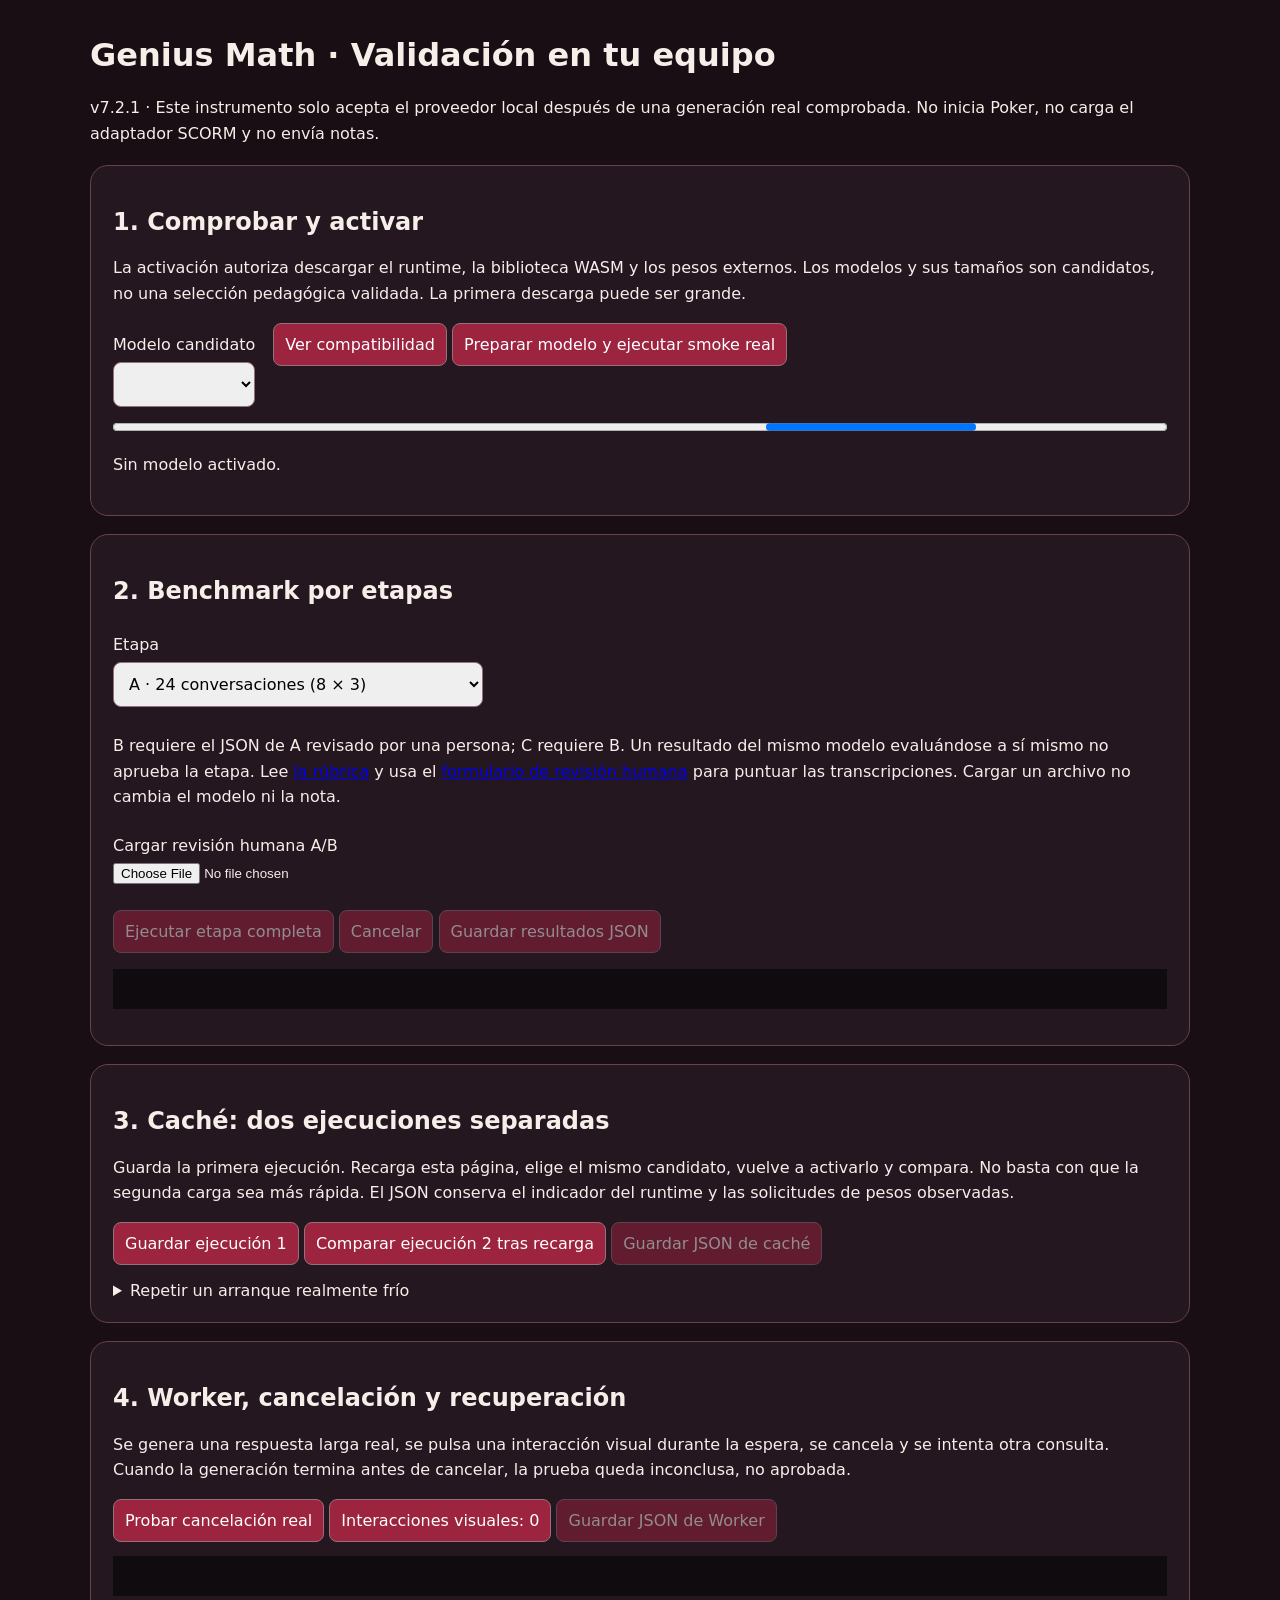
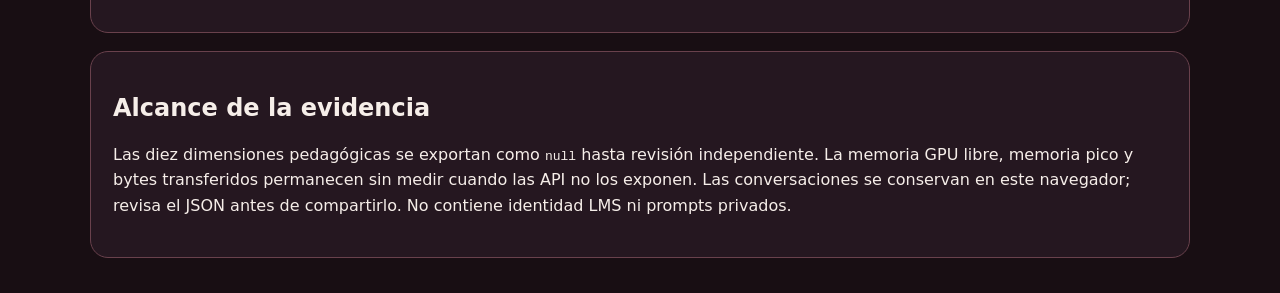
==== validation/benchmark.html @ 09848636 "Add files via upload" ====
<!doctype html><html lang="es"><head><meta charset="utf-8"><base href="../"><meta name="viewport" content="width=device-width,initial-scale=1"><title>Genius Math · Validación real</title>
<style>:root{font-family:system-ui;color:#f6eee9;background:#180e13}body{max-width:1100px;margin:36px auto;padding:0 20px}h1{font-size:32px}p{line-height:1.6}section{padding:22px;margin:18px 0;border:1px solid #69414c;border-radius:18px;background:#251720}label{display:inline-flex;flex-direction:column;gap:8px;margin:10px 18px 10px 0}select,button{font:inherit;padding:11px;border-radius:8px;border:1px solid #94717d}button{background:#9d243f;color:white;cursor:pointer}button:disabled{opacity:.5;cursor:default}pre{white-space:pre-wrap;overflow-wrap:anywhere;max-height:500px;overflow:auto;font:14px/1.5 monospace;background:#100b0e;padding:20px}#progress{width:100%}.note{color:#f7c994}</style><link rel="stylesheet" href="genie/runtime-v721.css"></head>
<body><h1>Genius Math · Validación en tu equipo</h1><p>v7.2.1 · Este instrumento solo acepta el proveedor local después de una generación real comprobada. No inicia Poker, no carga el adaptador SCORM y no envía notas.</p>
<section><h2>1. Comprobar y activar</h2><p>La activación autoriza descargar el runtime, la biblioteca WASM y los pesos externos. Los modelos y sus tamaños son candidatos, no una selección pedagógica validada. La primera descarga puede ser grande.</p><label>Modelo candidato<select id="model"></select></label><button id="diagnose">Ver compatibilidad</button> <button id="activate">Preparar modelo y ejecutar smoke real</button><progress id="progress" max="1"></progress><p id="status" role="status" aria-live="polite">Sin modelo activado.</p></section>
<section><h2>2. Benchmark por etapas</h2><label>Etapa<select id="stage"><option value="A">A · 24 conversaciones (8 × 3)</option><option value="B">B · 160 conversaciones (8 × 20)</option><option value="C">C · 20 conversaciones de 24 turnos</option><option value="REGRESSION">Regresión de fórmula · 8 conversaciones</option></select></label><p>B requiere el JSON de A revisado por una persona; C requiere B. Un resultado del mismo modelo evaluándose a sí mismo no aprueba la etapa. Lee <a href="validation/BENCHMARK_RUBRIC.md">la rúbrica</a> y usa el <a href="validation/review.html">formulario de revisión humana</a> para puntuar las transcripciones. Cargar un archivo no cambia el modelo ni la nota.</p><label>Cargar revisión humana A/B<input id="reviewFile" type="file" accept=".json,application/json"></label><p id="reviewStatus" role="status"></p><button id="run" disabled>Ejecutar etapa completa</button> <button id="cancel" disabled>Cancelar</button> <button id="export" disabled>Guardar resultados JSON</button><p id="summary" role="status"></p><pre id="log" aria-label="Transcripciones del benchmark"></pre></section>
<section><h2>3. Caché: dos ejecuciones separadas</h2><p>Guarda la primera ejecución. Recarga esta página, elige el mismo candidato, vuelve a activarlo y compara. No basta con que la segunda carga sea más rápida. El JSON conserva el indicador del runtime y las solicitudes de pesos observadas.</p><button id="cacheSave">Guardar ejecución 1</button> <button id="cacheCompare">Comparar ejecución 2 tras recarga</button> <button id="cacheExport" disabled>Guardar JSON de caché</button><p id="cacheStatus" role="status"></p><details><summary>Repetir un arranque realmente frío</summary><p>Esta acción borra solo los recursos del modelo activo mediante la API de WebLLM. No borra informes, partidas ni chats. Necesita el runtime ya preparado.</p><label><span><input id="authorizeCacheDelete" type="checkbox"> Autorizo borrar solo la caché de este modelo.</span></label><button id="clearCache">Borrar caché del modelo activo</button></details></section>
<section><h2>4. Worker, cancelación y recuperación</h2><p>Se genera una respuesta larga real, se pulsa una interacción visual durante la espera, se cancela y se intenta otra consulta. Cuando la generación termina antes de cancelar, la prueba queda inconclusa, no aprobada.</p><button id="cancelTest">Probar cancelación real</button> <button id="pulse">Interacciones visuales: 0</button> <button id="cancelExport" disabled>Guardar JSON de Worker</button><pre id="cancelStatus" role="status"></pre></section>
<section><h2>Alcance de la evidencia</h2><p>Las diez dimensiones pedagógicas se exportan como <code>null</code> hasta revisión independiente. La memoria GPU libre, memoria pico y bytes transferidos permanecen sin medir cuando las API no los exponen. Las conversaciones se conservan en este navegador; revisa el JSON antes de compartirlo. No contiene identidad LMS ni prompts privados.</p></section>
<script src="bank/base_bank.js"></script>
<script src="bank/extended_bank.js"></script>
<script src="questions.js"></script>
<script src="genie/config.js"></script>
<script src="genie/FormulaCatalog.js"></script>
<script src="genie/QuestionMetadata.js"></script>
<script src="genie/FormulaCoach.js"></script>
<script src="genie/PedagogyEngine.js"></script>
<script src="genie/TransferCatalog.js"></script>
<script src="genie/StudentModel.js"></script>
<script src="genie/GenieMemory.js"></script>
<script src="genie/AlgebraVerifier.js"></script>
<script src="genie/EvaluatorBridge.js"></script>
<script src="genie/ContextBridge.js"></script>
<script src="genie/PromptContract.js"></script>
<script src="genie/ToolRegistry.js"></script>
<script src="genie/LoopDetector.js"></script>
<script src="genie/OutputGuard.js"></script>
<script src="genie/GuidedProvider.js"></script>
<script src="genie/GenieCapabilityProbe.js"></script>
<script src="genie/RuntimeDiagnostics.js"></script>
<script src="genie/LocalModelProvider.js"></script>
<script src="genie/CloudModelProvider.js"></script>
<script src="genie/ModelProvider.js"></script>
<script src="genie/GenieEngine.js"></script>
<script src="validation/benchmark_cases.js"></script>
<script src="validation/benchmark_v721_cases.js"></script>
<script src="genie/PreloadPanel.js"></script>
<script src="validation/benchmark_runner.js"></script>
</body></html>
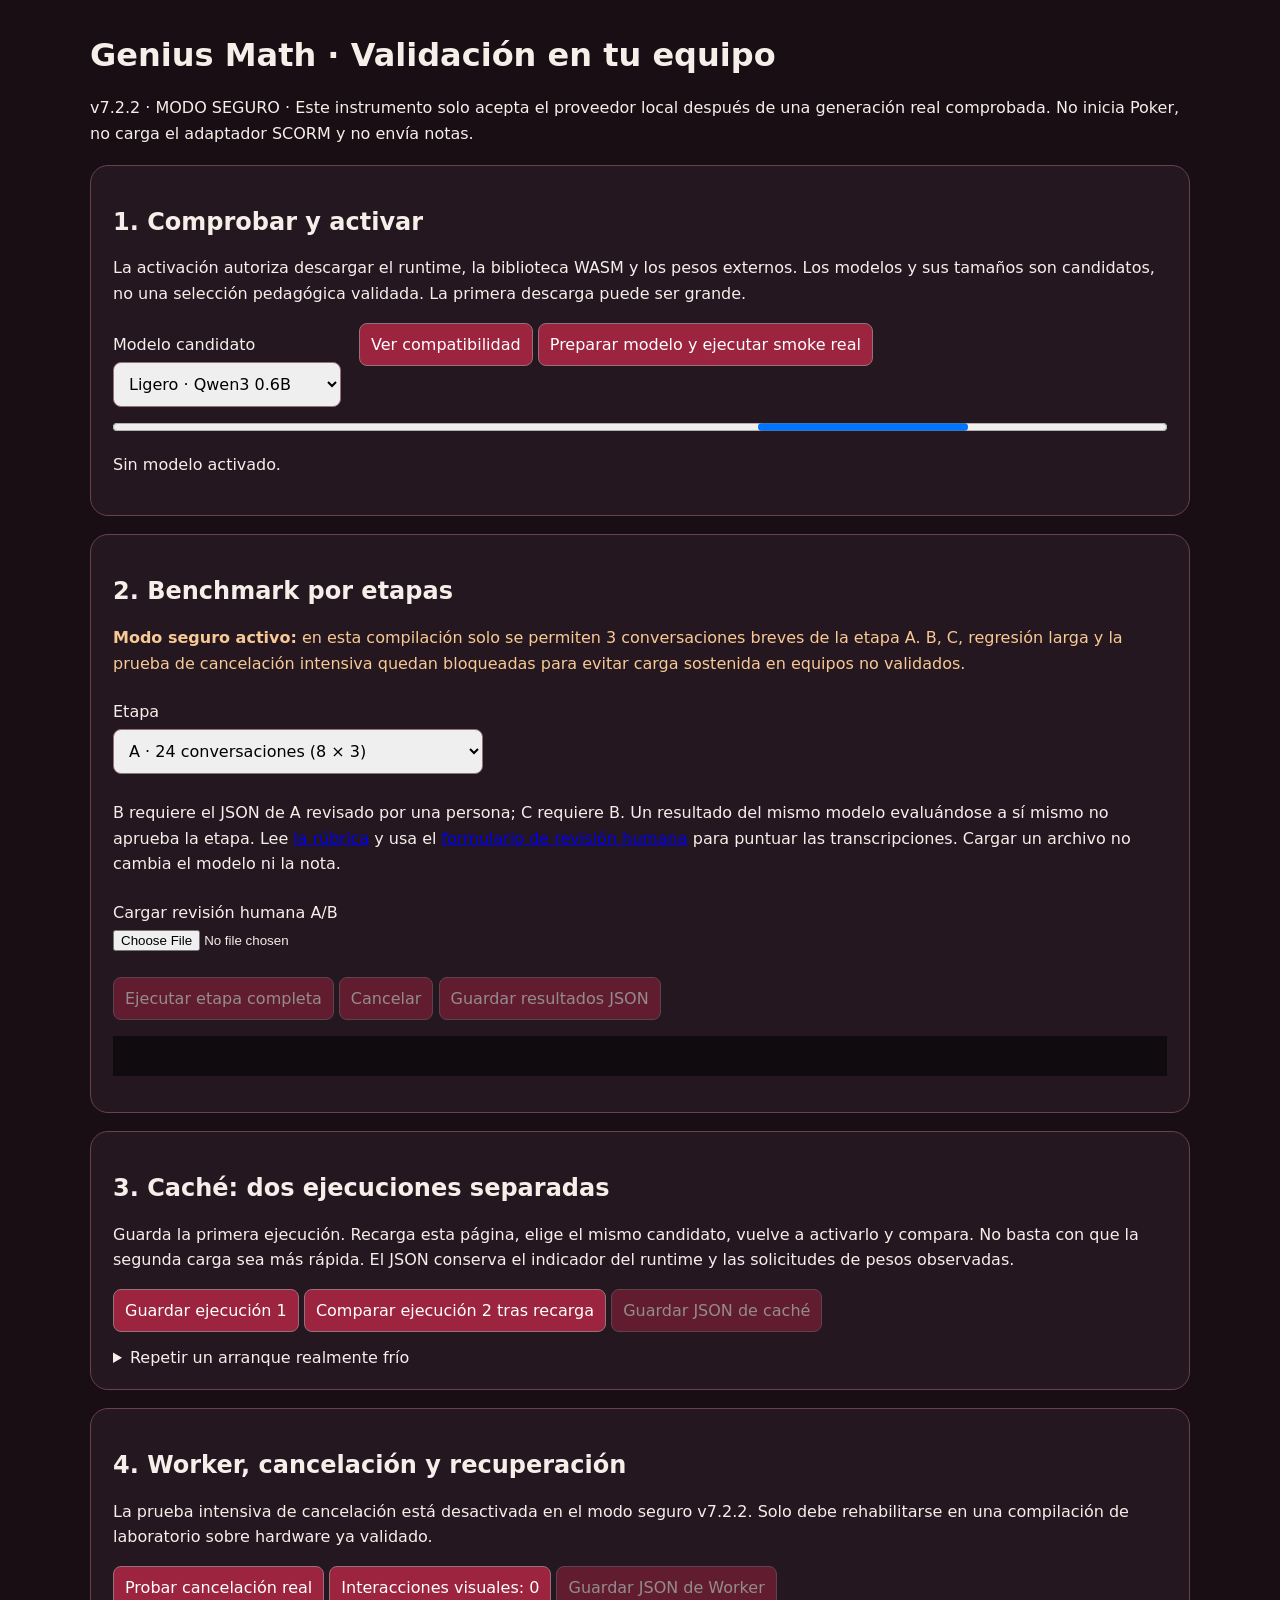
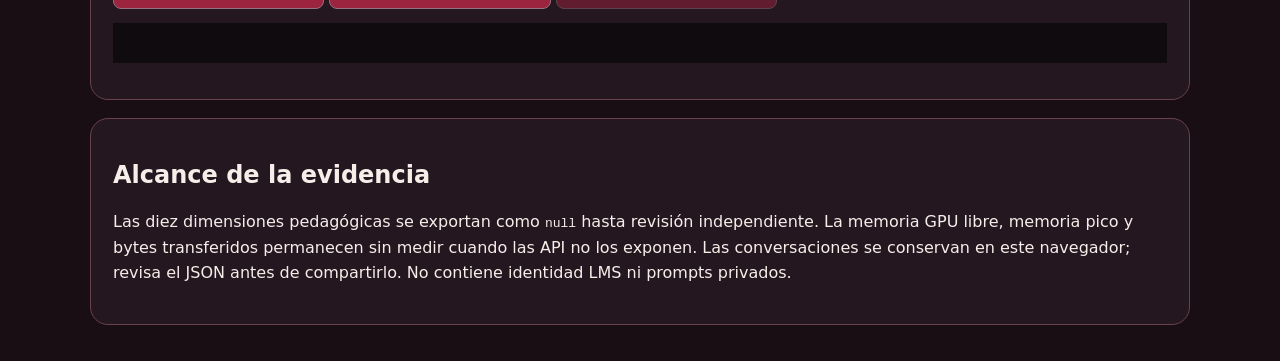
==== commit 5ddf779b: "Add files via upload" ====
--- a/validation/benchmark.html
+++ b/validation/benchmark.html
@@ -1,10 +1,10 @@
 <!doctype html><html lang="es"><head><meta charset="utf-8"><base href="../"><meta name="viewport" content="width=device-width,initial-scale=1"><title>Genius Math · Validación real</title>
 <style>:root{font-family:system-ui;color:#f6eee9;background:#180e13}body{max-width:1100px;margin:36px auto;padding:0 20px}h1{font-size:32px}p{line-height:1.6}section{padding:22px;margin:18px 0;border:1px solid #69414c;border-radius:18px;background:#251720}label{display:inline-flex;flex-direction:column;gap:8px;margin:10px 18px 10px 0}select,button{font:inherit;padding:11px;border-radius:8px;border:1px solid #94717d}button{background:#9d243f;color:white;cursor:pointer}button:disabled{opacity:.5;cursor:default}pre{white-space:pre-wrap;overflow-wrap:anywhere;max-height:500px;overflow:auto;font:14px/1.5 monospace;background:#100b0e;padding:20px}#progress{width:100%}.note{color:#f7c994}</style><link rel="stylesheet" href="genie/runtime-v721.css"></head>
-<body><h1>Genius Math · Validación en tu equipo</h1><p>v7.2.1 · Este instrumento solo acepta el proveedor local después de una generación real comprobada. No inicia Poker, no carga el adaptador SCORM y no envía notas.</p>
+<body><h1>Genius Math · Validación en tu equipo</h1><p>v7.2.2 · MODO SEGURO · Este instrumento solo acepta el proveedor local después de una generación real comprobada. No inicia Poker, no carga el adaptador SCORM y no envía notas.</p>
 <section><h2>1. Comprobar y activar</h2><p>La activación autoriza descargar el runtime, la biblioteca WASM y los pesos externos. Los modelos y sus tamaños son candidatos, no una selección pedagógica validada. La primera descarga puede ser grande.</p><label>Modelo candidato<select id="model"></select></label><button id="diagnose">Ver compatibilidad</button> <button id="activate">Preparar modelo y ejecutar smoke real</button><progress id="progress" max="1"></progress><p id="status" role="status" aria-live="polite">Sin modelo activado.</p></section>
-<section><h2>2. Benchmark por etapas</h2><label>Etapa<select id="stage"><option value="A">A · 24 conversaciones (8 × 3)</option><option value="B">B · 160 conversaciones (8 × 20)</option><option value="C">C · 20 conversaciones de 24 turnos</option><option value="REGRESSION">Regresión de fórmula · 8 conversaciones</option></select></label><p>B requiere el JSON de A revisado por una persona; C requiere B. Un resultado del mismo modelo evaluándose a sí mismo no aprueba la etapa. Lee <a href="validation/BENCHMARK_RUBRIC.md">la rúbrica</a> y usa el <a href="validation/review.html">formulario de revisión humana</a> para puntuar las transcripciones. Cargar un archivo no cambia el modelo ni la nota.</p><label>Cargar revisión humana A/B<input id="reviewFile" type="file" accept=".json,application/json"></label><p id="reviewStatus" role="status"></p><button id="run" disabled>Ejecutar etapa completa</button> <button id="cancel" disabled>Cancelar</button> <button id="export" disabled>Guardar resultados JSON</button><p id="summary" role="status"></p><pre id="log" aria-label="Transcripciones del benchmark"></pre></section>
+<section><h2>2. Benchmark por etapas</h2><p class="note"><strong>Modo seguro activo:</strong> en esta compilación solo se permiten 3 conversaciones breves de la etapa A. B, C, regresión larga y la prueba de cancelación intensiva quedan bloqueadas para evitar carga sostenida en equipos no validados.</p><label>Etapa<select id="stage"><option value="A">A · 24 conversaciones (8 × 3)</option><option value="B">B · 160 conversaciones (8 × 20)</option><option value="C">C · 20 conversaciones de 24 turnos</option><option value="REGRESSION">Regresión de fórmula · 8 conversaciones</option></select></label><p>B requiere el JSON de A revisado por una persona; C requiere B. Un resultado del mismo modelo evaluándose a sí mismo no aprueba la etapa. Lee <a href="validation/BENCHMARK_RUBRIC.md">la rúbrica</a> y usa el <a href="validation/review.html">formulario de revisión humana</a> para puntuar las transcripciones. Cargar un archivo no cambia el modelo ni la nota.</p><label>Cargar revisión humana A/B<input id="reviewFile" type="file" accept=".json,application/json"></label><p id="reviewStatus" role="status"></p><button id="run" disabled>Ejecutar etapa completa</button> <button id="cancel" disabled>Cancelar</button> <button id="export" disabled>Guardar resultados JSON</button><p id="summary" role="status"></p><pre id="log" aria-label="Transcripciones del benchmark"></pre></section>
 <section><h2>3. Caché: dos ejecuciones separadas</h2><p>Guarda la primera ejecución. Recarga esta página, elige el mismo candidato, vuelve a activarlo y compara. No basta con que la segunda carga sea más rápida. El JSON conserva el indicador del runtime y las solicitudes de pesos observadas.</p><button id="cacheSave">Guardar ejecución 1</button> <button id="cacheCompare">Comparar ejecución 2 tras recarga</button> <button id="cacheExport" disabled>Guardar JSON de caché</button><p id="cacheStatus" role="status"></p><details><summary>Repetir un arranque realmente frío</summary><p>Esta acción borra solo los recursos del modelo activo mediante la API de WebLLM. No borra informes, partidas ni chats. Necesita el runtime ya preparado.</p><label><span><input id="authorizeCacheDelete" type="checkbox"> Autorizo borrar solo la caché de este modelo.</span></label><button id="clearCache">Borrar caché del modelo activo</button></details></section>
-<section><h2>4. Worker, cancelación y recuperación</h2><p>Se genera una respuesta larga real, se pulsa una interacción visual durante la espera, se cancela y se intenta otra consulta. Cuando la generación termina antes de cancelar, la prueba queda inconclusa, no aprobada.</p><button id="cancelTest">Probar cancelación real</button> <button id="pulse">Interacciones visuales: 0</button> <button id="cancelExport" disabled>Guardar JSON de Worker</button><pre id="cancelStatus" role="status"></pre></section>
+<section><h2>4. Worker, cancelación y recuperación</h2><p>La prueba intensiva de cancelación está desactivada en el modo seguro v7.2.2. Solo debe rehabilitarse en una compilación de laboratorio sobre hardware ya validado.</p><button id="cancelTest">Probar cancelación real</button> <button id="pulse">Interacciones visuales: 0</button> <button id="cancelExport" disabled>Guardar JSON de Worker</button><pre id="cancelStatus" role="status"></pre></section>
 <section><h2>Alcance de la evidencia</h2><p>Las diez dimensiones pedagógicas se exportan como <code>null</code> hasta revisión independiente. La memoria GPU libre, memoria pico y bytes transferidos permanecen sin medir cuando las API no los exponen. Las conversaciones se conservan en este navegador; revisa el JSON antes de compartirlo. No contiene identidad LMS ni prompts privados.</p></section>
 <script src="bank/base_bank.js"></script>
 <script src="bank/extended_bank.js"></script>
